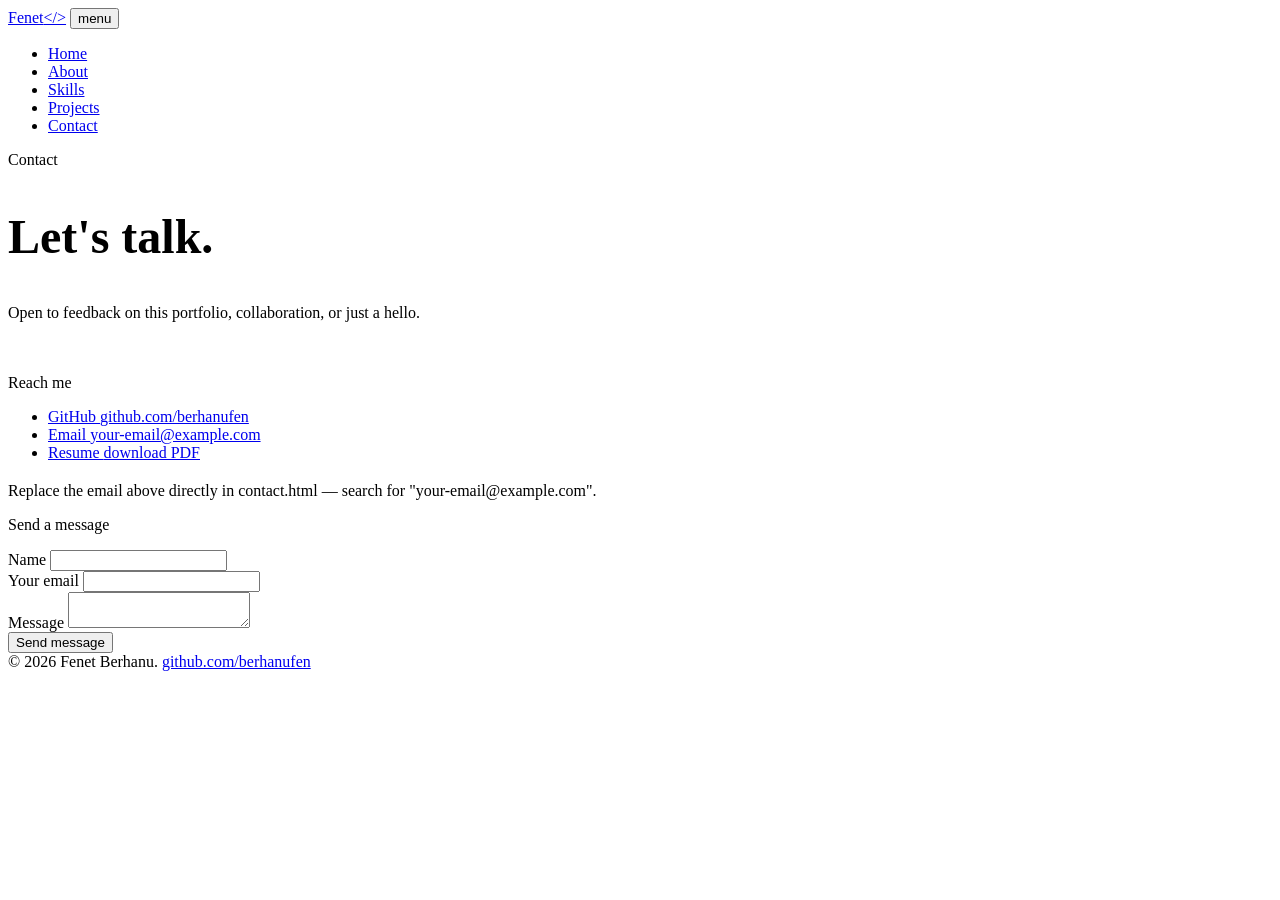
==== contact.html @ 6c9f4310 "Add files via upload" ====
<!DOCTYPE html>
<html lang="en">
<head>
<meta charset="UTF-8" />
<meta name="viewport" content="width=device-width, initial-scale=1.0" />
<title>Contact — Fenet Berhanu</title>
<meta name="description" content="Get in touch with Fenet Berhanu." />
<link rel="preconnect" href="https://fonts.googleapis.com">
<link rel="preconnect" href="https://fonts.gstatic.com" crossorigin>
<link href="https://fonts.googleapis.com/css2?family=IBM+Plex+Mono:wght@400;500&family=Inter:wght@400;500;600&family=Sora:wght@600;700&display=swap" rel="stylesheet">
<link rel="stylesheet" href="css/style.css" />
</head>
<body>

<header class="site-header">
  <nav class="nav wrap">
    <a class="nav__brand" href="index.html">Fenet<span>&lt;/&gt;</span></a>
    <button class="nav__toggle" aria-expanded="false" aria-label="Toggle menu">menu</button>
    <ul class="nav__links">
      <li><a href="index.html">Home</a></li>
      <li><a href="about.html">About</a></li>
      <li><a href="skills.html">Skills</a></li>
      <li><a href="projects.html">Projects</a></li>
      <li><a href="contact.html" aria-current="page">Contact</a></li>
    </ul>
  </nav>
</header>

<main>
  <section class="hero wrap" style="grid-template-columns:1fr; padding-bottom:20px;">
    <div>
      <p class="hero__eyebrow">Contact</p>
      <h1 style="font-size:clamp(2rem,5vw,3rem);">Let's <span class="grad-text">talk</span>.</h1>
      <p class="hero__desc" style="max-width:60ch;">Open to feedback on this portfolio, collaboration, or just a hello.</p>
    </div>
  </section>

  <section class="section wrap" style="padding-top:0;">
    <div class="contact-grid">
      <div>
        <p class="section__label">Reach me</p>
        <ul class="contact-list">
          <li>
            <a href="https://github.com/berhanufen" target="_blank" rel="noopener">
              GitHub <span>github.com/berhanufen</span>
            </a>
          </li>
          <li>
            <a href="mailto:your-email@example.com">
              Email <span>your-email@example.com</span>
            </a>
          </li>
          <li>
            <a href="assets/Fenet_Berhanu_Resume.pdf" target="_blank" rel="noopener">
              Resume <span>download PDF</span>
            </a>
          </li>
        </ul>
        <p class="note" style="margin-top:20px;">Replace the email above directly in contact.html — search for "your-email@example.com".</p>
      </div>

      <div>
        <p class="section__label">Send a message</p>
        <form class="form" action="mailto:your-email@example.com" method="post" enctype="text/plain">
          <div>
            <label for="name">Name</label>
            <input id="name" name="name" type="text" required />
          </div>
          <div>
            <label for="email">Your email</label>
            <input id="email" name="email" type="email" required />
          </div>
          <div>
            <label for="message">Message</label>
            <textarea id="message" name="message" required></textarea>
          </div>
          <button class="btn btn--primary" type="submit" style="align-self:flex-start;">Send message</button>
        </form>
      </div>
    </div>
  </section>
</main>

<footer class="site-footer wrap">
  <span>© 2026 Fenet Berhanu.</span>
  <a href="https://github.com/berhanufen" target="_blank" rel="noopener">github.com/berhanufen</a>
</footer>

<script src="js/script.js"></script>
</body>
</html>
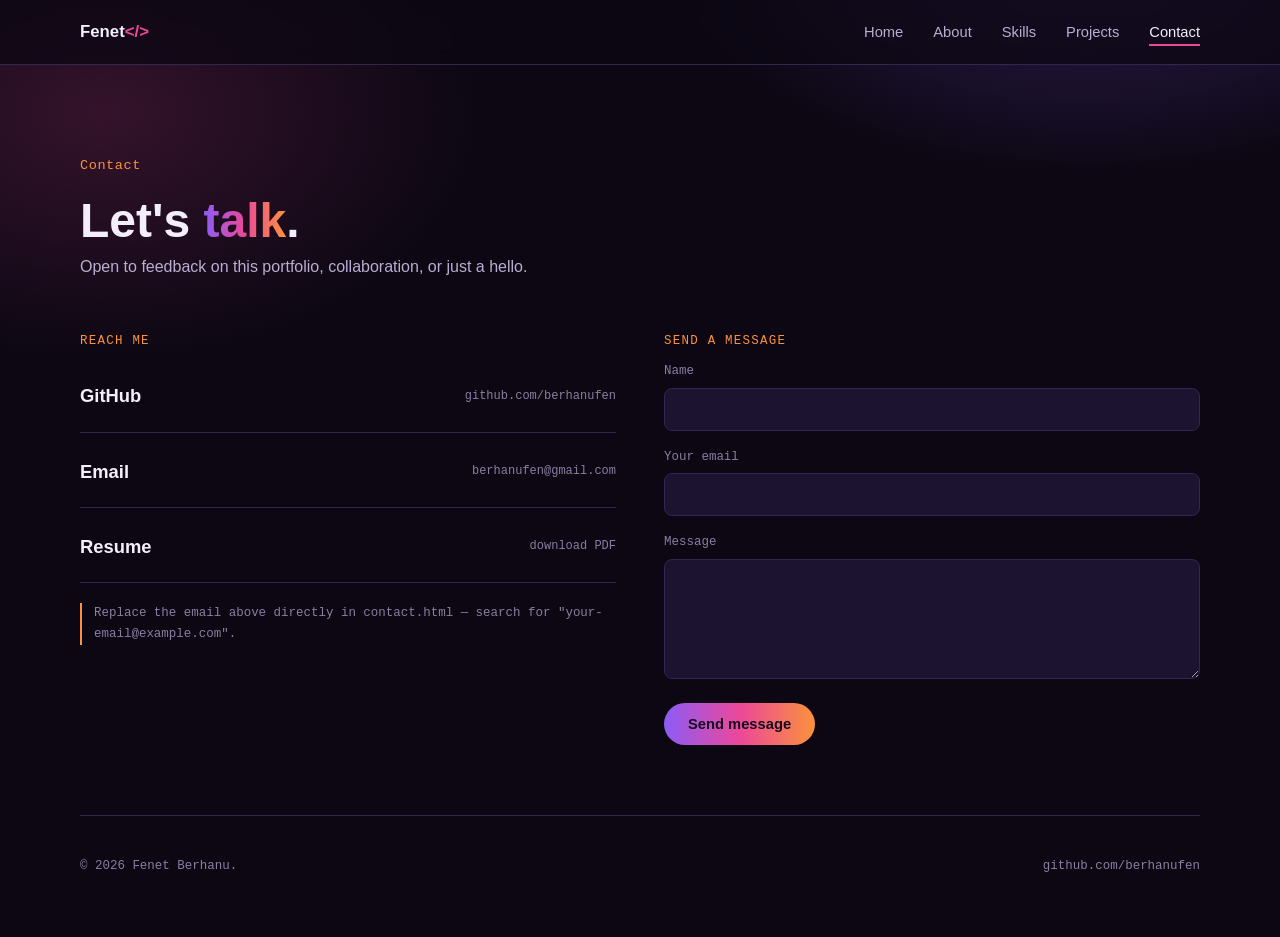
==== commit ba9e51fe: "Update email link to new address" ====
--- a/contact.html
+++ b/contact.html
@@ -46,8 +46,8 @@
             </a>
           </li>
           <li>
-            <a href="mailto:your-email@example.com">
-              Email <span>your-email@example.com</span>
+            <a href="https://berhanufen@gmail.com" target="_blank" rel="noopener">
+              Email <span>berhanufen@gmail.com</span>
             </a>
           </li>
           <li>
--- a/css/style.css
+++ b/css/style.css
@@ -0,0 +1,572 @@
+/* ============================================
+   Fenet Berhanu — Portfolio v2
+   Dark, glow-accented, front-end-developer theme.
+   ============================================ */
+
+:root {
+  --bg-0: #0c0713;
+  --bg-1: #150d21;
+  --bg-2: #1c1230;
+  --surface: #1c1330;
+  --surface-line: #322550;
+  --text: #f3eefc;
+  --text-dim: #b9aed1;
+  --text-mute: #8a7ea3;
+
+  --violet: #8b5cf6;
+  --magenta: #ec4899;
+  --orange: #fb923c;
+  --grad: linear-gradient(90deg, var(--violet), var(--magenta), var(--orange));
+
+  --font-display: "Sora", sans-serif;
+  --font-body: "Inter", sans-serif;
+  --font-mono: "IBM Plex Mono", monospace;
+
+  --maxw: 1120px;
+  --radius: 14px;
+}
+
+* { box-sizing: border-box; }
+html { scroll-behavior: smooth; }
+
+@media (prefers-reduced-motion: reduce) {
+  html { scroll-behavior: auto; }
+  *, *::before, *::after {
+    animation-duration: 0.01ms !important;
+    animation-iteration-count: 1 !important;
+    transition-duration: 0.01ms !important;
+  }
+}
+
+body {
+  margin: 0;
+  background: var(--bg-0);
+  background-image:
+    radial-gradient(720px 420px at 85% -8%, rgba(139, 92, 246, 0.30), transparent 60%),
+    radial-gradient(640px 420px at 8% 12%, rgba(236, 72, 153, 0.18), transparent 60%);
+  background-repeat: no-repeat;
+  color: var(--text);
+  font-family: var(--font-body);
+  line-height: 1.65;
+  -webkit-font-smoothing: antialiased;
+}
+
+a { color: inherit; }
+p { color: var(--text-dim); margin: 0 0 1em; }
+
+h1, h2, h3, h4 {
+  font-family: var(--font-display);
+  font-weight: 700;
+  color: var(--text);
+  line-height: 1.15;
+  margin: 0 0 0.5em;
+}
+
+.wrap {
+  max-width: var(--maxw);
+  margin: 0 auto;
+  padding: 0 28px;
+}
+
+.grad-text {
+  background: var(--grad);
+  -webkit-background-clip: text;
+  background-clip: text;
+  color: transparent;
+}
+
+a:focus-visible,
+button:focus-visible {
+  outline: 2px solid var(--magenta);
+  outline-offset: 3px;
+}
+
+/* ---------- Nav ---------- */
+.site-header {
+  position: sticky;
+  top: 0;
+  z-index: 30;
+  background: rgba(12, 7, 19, 0.75);
+  backdrop-filter: blur(10px);
+  border-bottom: 1px solid var(--surface-line);
+}
+
+.nav {
+  display: flex;
+  align-items: center;
+  justify-content: space-between;
+  padding: 18px 0;
+}
+
+.nav__brand {
+  font-family: var(--font-display);
+  font-weight: 700;
+  font-size: 1.05rem;
+  text-decoration: none;
+}
+
+.nav__brand span { color: var(--magenta); }
+
+.nav__links {
+  display: flex;
+  gap: 30px;
+  list-style: none;
+  margin: 0;
+  padding: 0;
+  font-size: 0.92rem;
+}
+
+.nav__links a {
+  text-decoration: none;
+  color: var(--text-dim);
+  padding-bottom: 4px;
+  border-bottom: 2px solid transparent;
+  transition: color 0.15s ease, border-color 0.15s ease;
+}
+
+.nav__links a:hover,
+.nav__links a[aria-current="page"] {
+  color: var(--text);
+  border-color: var(--magenta);
+}
+
+.nav__toggle {
+  display: none;
+}
+
+@media (max-width: 680px) {
+  .nav__links {
+    display: none;
+    position: absolute;
+    top: 100%;
+    left: 0;
+    right: 0;
+    flex-direction: column;
+    background: var(--bg-1);
+    border-bottom: 1px solid var(--surface-line);
+    padding: 16px 28px 22px;
+    gap: 16px;
+  }
+  .nav__links.is-open { display: flex; }
+  .nav__toggle {
+    display: inline-flex;
+    background: none;
+    border: 1px solid var(--surface-line);
+    border-radius: 8px;
+    padding: 6px 12px;
+    color: var(--text);
+    font-size: 0.85rem;
+    cursor: pointer;
+  }
+}
+
+/* ---------- Buttons ---------- */
+.btn {
+  display: inline-flex;
+  align-items: center;
+  gap: 8px;
+  font-family: var(--font-body);
+  font-weight: 600;
+  font-size: 0.92rem;
+  text-decoration: none;
+  padding: 13px 24px;
+  border-radius: 999px;
+  border: 1px solid var(--surface-line);
+  color: var(--text);
+  background: transparent;
+  cursor: pointer;
+  transition: transform 0.15s ease, border-color 0.15s ease, background 0.15s ease;
+}
+
+.btn:hover { transform: translateY(-2px); border-color: var(--violet); }
+
+.btn--primary {
+  background: var(--grad);
+  border: none;
+  color: #150a1f;
+}
+
+.btn--primary:hover { filter: brightness(1.08); }
+
+/* ---------- Hero ---------- */
+.hero {
+  padding: 90px 0 70px;
+  display: grid;
+  grid-template-columns: 1.15fr 0.85fr;
+  gap: 48px;
+  align-items: center;
+}
+
+@media (max-width: 820px) {
+  .hero { grid-template-columns: 1fr; padding-top: 56px; }
+  .hero__portrait { order: -1; }
+}
+
+.hero__eyebrow {
+  font-family: var(--font-mono);
+  font-size: 0.85rem;
+  color: var(--orange);
+  letter-spacing: 0.04em;
+  margin-bottom: 16px;
+}
+
+.hero h1 {
+  font-size: clamp(2.4rem, 5.4vw, 3.6rem);
+  margin-bottom: 6px;
+}
+
+.hero__role {
+  font-size: clamp(1.2rem, 2.6vw, 1.6rem);
+  font-family: var(--font-display);
+  font-weight: 700;
+  margin-bottom: 18px;
+}
+
+.hero__desc { max-width: 46ch; margin-bottom: 30px; }
+
+.hero__actions {
+  display: flex;
+  flex-wrap: wrap;
+  gap: 14px;
+  margin-bottom: 26px;
+}
+
+.hero__social {
+  display: flex;
+  gap: 14px;
+}
+
+.hero__social a {
+  width: 40px;
+  height: 40px;
+  border-radius: 50%;
+  border: 1px solid var(--surface-line);
+  display: flex;
+  align-items: center;
+  justify-content: center;
+  text-decoration: none;
+  color: var(--text-dim);
+  font-family: var(--font-mono);
+  font-size: 0.75rem;
+  transition: border-color 0.15s ease, color 0.15s ease;
+}
+
+.hero__social a:hover { border-color: var(--magenta); color: var(--text); }
+
+.hero__portrait {
+  position: relative;
+  justify-self: center;
+}
+
+.hero__portrait-ring {
+  width: min(340px, 78vw);
+  height: min(340px, 78vw);
+  border-radius: 50%;
+  padding: 4px;
+  background: var(--grad);
+  position: relative;
+}
+
+.hero__portrait-ring img {
+  width: 100%;
+  height: 100%;
+  border-radius: 50%;
+  object-fit: cover;
+  display: block;
+  border: 4px solid var(--bg-0);
+}
+
+.hero__badge {
+  position: absolute;
+  width: 52px;
+  height: 52px;
+  border-radius: 50%;
+  background: var(--surface);
+  border: 1px solid var(--surface-line);
+  display: flex;
+  align-items: center;
+  justify-content: center;
+  font-family: var(--font-mono);
+  font-size: 0.7rem;
+  font-weight: 600;
+  box-shadow: 0 0 24px rgba(139, 92, 246, 0.35);
+}
+
+.hero__badge--1 { top: 4%; right: 2%; color: #ffce54; }
+.hero__badge--2 { bottom: 10%; right: -4%; color: #61dafb; }
+.hero__badge--3 { top: 44%; left: -6%; color: #f7df1e; }
+
+/* ---------- Section shell ---------- */
+.section { padding: 70px 0; }
+.section--alt { background: var(--bg-1); border-top: 1px solid var(--surface-line); border-bottom: 1px solid var(--surface-line); }
+
+.section__head { margin-bottom: 40px; }
+
+.section__label {
+  font-family: var(--font-mono);
+  font-size: 0.78rem;
+  color: var(--orange);
+  text-transform: uppercase;
+  letter-spacing: 0.1em;
+  margin-bottom: 10px;
+}
+
+.section h2 { font-size: clamp(1.6rem, 3.4vw, 2.3rem); }
+.section__intro { max-width: 60ch; }
+
+/* ---------- Skills ---------- */
+.skills-grid {
+  display: grid;
+  grid-template-columns: repeat(auto-fit, minmax(150px, 1fr));
+  gap: 16px;
+}
+
+.skill-card {
+  background: var(--surface);
+  border: 1px solid var(--surface-line);
+  border-radius: var(--radius);
+  padding: 20px;
+  text-align: center;
+  transition: transform 0.15s ease, border-color 0.15s ease;
+}
+
+.skill-card:hover { transform: translateY(-4px); border-color: var(--violet); }
+
+.skill-card__label {
+  font-family: var(--font-display);
+  font-weight: 700;
+  font-size: 0.98rem;
+  color: var(--text);
+}
+
+/* ---------- Strengths ---------- */
+.strengths-grid {
+  display: grid;
+  grid-template-columns: repeat(auto-fit, minmax(200px, 1fr));
+  gap: 20px;
+}
+
+.strength-card {
+  background: var(--surface);
+  border: 1px solid var(--surface-line);
+  border-radius: var(--radius);
+  padding: 26px 22px;
+}
+
+.strength-card__num {
+  font-family: var(--font-mono);
+  font-size: 0.78rem;
+  color: var(--magenta);
+  margin-bottom: 10px;
+  display: block;
+}
+
+.strength-card h3 { font-size: 1.05rem; margin-bottom: 6px; }
+.strength-card p { font-size: 0.92rem; margin: 0; }
+
+/* ---------- Project cards ---------- */
+.project-grid {
+  display: grid;
+  grid-template-columns: repeat(auto-fit, minmax(280px, 1fr));
+  gap: 24px;
+}
+
+.project-card {
+  background: var(--surface);
+  border: 1px solid var(--surface-line);
+  border-radius: var(--radius);
+  padding: 28px;
+  text-decoration: none;
+  display: flex;
+  flex-direction: column;
+  gap: 14px;
+  position: relative;
+  transition: transform 0.18s ease, border-color 0.18s ease;
+}
+
+.project-card:hover {
+  transform: translateY(-5px);
+  border-color: var(--violet);
+}
+
+.project-card--featured {
+  background: linear-gradient(160deg, rgba(139, 92, 246, 0.16), rgba(236, 72, 153, 0.08));
+  border-color: var(--violet);
+}
+
+.project-card__tag {
+  font-family: var(--font-mono);
+  font-size: 0.72rem;
+  color: var(--orange);
+  letter-spacing: 0.05em;
+}
+
+.project-card h3 { font-size: 1.25rem; margin-bottom: 2px; }
+.project-card p { font-size: 0.92rem; margin: 0; }
+
+.project-card__meta {
+  margin-top: auto;
+  display: flex;
+  justify-content: space-between;
+  align-items: center;
+}
+
+.project-card__stack {
+  display: flex;
+  gap: 8px;
+  flex-wrap: wrap;
+  font-family: var(--font-mono);
+  font-size: 0.68rem;
+}
+
+.chip {
+  border: 1px solid var(--surface-line);
+  color: var(--text-dim);
+  padding: 3px 10px;
+  border-radius: 999px;
+}
+
+.project-card__arrow {
+  font-family: var(--font-mono);
+  color: var(--magenta);
+  font-size: 1rem;
+}
+
+/* ---------- Timeline (about) ---------- */
+.about-grid {
+  display: grid;
+  grid-template-columns: 1fr 1fr;
+  gap: 56px;
+  align-items: start;
+}
+
+@media (max-width: 780px) {
+  .about-grid { grid-template-columns: 1fr; }
+}
+
+.fact-list {
+  list-style: none;
+  padding: 0;
+  margin: 0;
+  display: flex;
+  flex-direction: column;
+  gap: 16px;
+}
+
+.fact-list li {
+  border-bottom: 1px solid var(--surface-line);
+  padding-bottom: 14px;
+  display: flex;
+  justify-content: space-between;
+  gap: 20px;
+  font-size: 0.95rem;
+}
+
+.fact-list .k {
+  font-family: var(--font-mono);
+  color: var(--text-mute);
+  font-size: 0.82rem;
+}
+
+.fact-list .v { color: var(--text); text-align: right; }
+
+/* ---------- Contact ---------- */
+.contact-grid {
+  display: grid;
+  grid-template-columns: 1fr 1fr;
+  gap: 48px;
+}
+
+@media (max-width: 780px) {
+  .contact-grid { grid-template-columns: 1fr; }
+}
+
+.contact-list {
+  list-style: none;
+  padding: 0;
+  margin: 0;
+  display: flex;
+  flex-direction: column;
+  gap: 4px;
+}
+
+.contact-list a {
+  display: flex;
+  justify-content: space-between;
+  align-items: center;
+  text-decoration: none;
+  padding: 20px 0;
+  border-bottom: 1px solid var(--surface-line);
+  font-family: var(--font-display);
+  font-weight: 700;
+  font-size: 1.15rem;
+  color: var(--text);
+}
+
+.contact-list a span {
+  font-family: var(--font-mono);
+  font-size: 0.75rem;
+  color: var(--text-mute);
+  font-weight: 400;
+}
+
+.contact-list a:hover { color: var(--magenta); }
+
+.form {
+  display: flex;
+  flex-direction: column;
+  gap: 16px;
+}
+
+.form label {
+  font-family: var(--font-mono);
+  font-size: 0.78rem;
+  color: var(--text-mute);
+  display: block;
+  margin-bottom: 6px;
+}
+
+.form input,
+.form textarea {
+  width: 100%;
+  border: 1px solid var(--surface-line);
+  background: var(--surface);
+  border-radius: 8px;
+  padding: 12px 14px;
+  font-family: var(--font-body);
+  font-size: 0.95rem;
+  color: var(--text);
+}
+
+.form input:focus,
+.form textarea:focus {
+  outline: 2px solid var(--magenta);
+  outline-offset: 1px;
+}
+
+.form textarea { resize: vertical; min-height: 120px; }
+
+.note {
+  font-family: var(--font-mono);
+  font-size: 0.78rem;
+  color: var(--text-mute);
+  border-left: 2px solid var(--orange);
+  padding-left: 12px;
+}
+
+/* ---------- Footer ---------- */
+.site-footer {
+  padding: 40px 0 60px;
+  display: flex;
+  justify-content: space-between;
+  align-items: center;
+  flex-wrap: wrap;
+  gap: 12px;
+  border-top: 1px solid var(--surface-line);
+}
+
+.site-footer,
+.site-footer a { font-family: var(--font-mono); font-size: 0.78rem; color: var(--text-mute); }
+
+.site-footer a { text-decoration: none; }
+.site-footer a:hover { color: var(--magenta); }
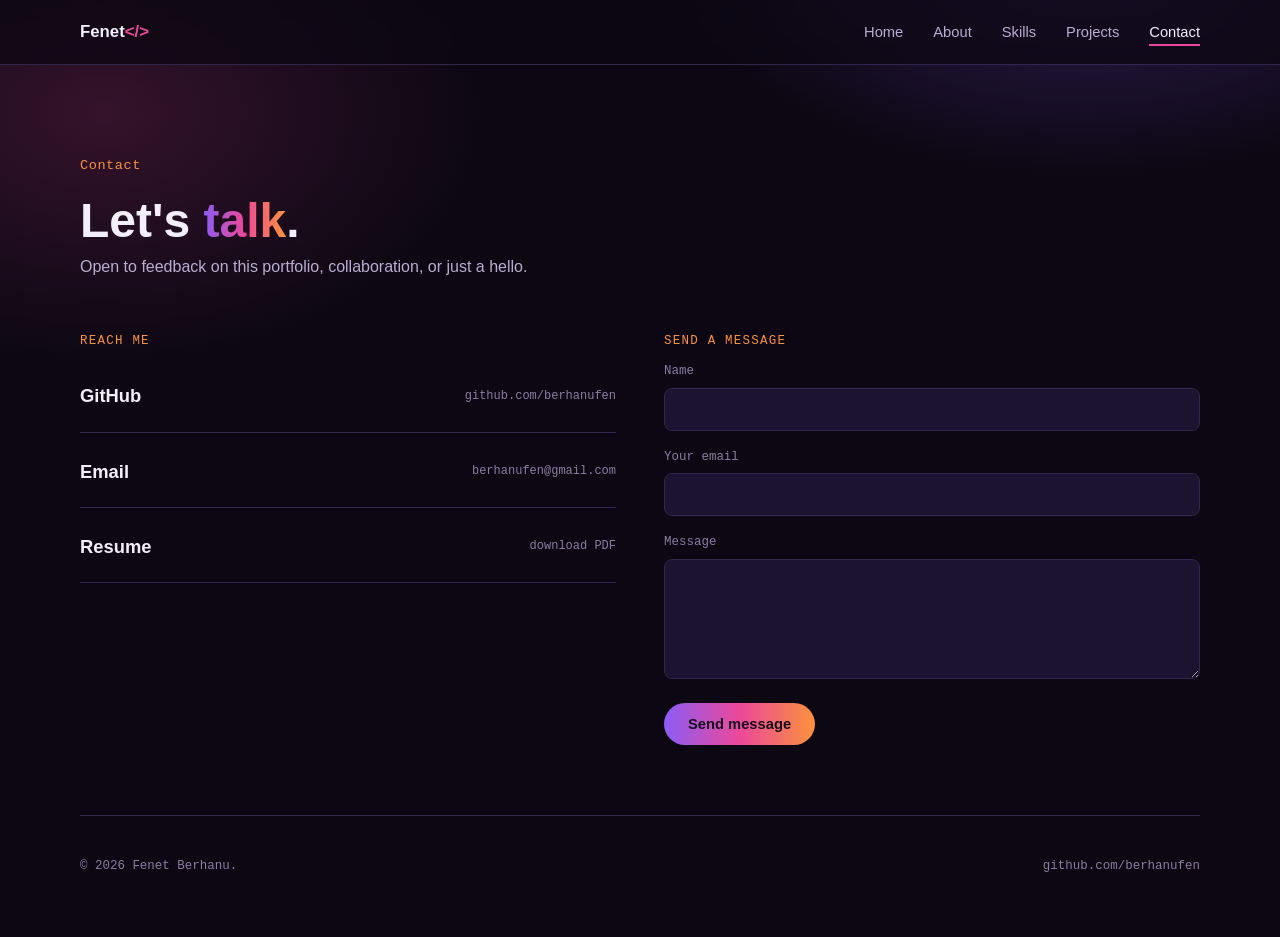
==== commit 14c3dcf2: "Remove email placeholder instruction from contact.html Removed placeholder email instruction from co" ====
--- a/contact.html
+++ b/contact.html
@@ -46,9 +46,9 @@
             </a>
           </li>
           <li>
-            <a href="https://berhanufen@gmail.com" target="_blank" rel="noopener">
-              Email <span>berhanufen@gmail.com</span>
-            </a>
+           <a href="mailto:berhanufen@gmail.com">
+  Email <span>berhanufen@gmail.com</span>
+</a>
           </li>
           <li>
             <a href="assets/Fenet_Berhanu_Resume.pdf" target="_blank" rel="noopener">
@@ -56,12 +56,12 @@
             </a>
           </li>
         </ul>
-        <p class="note" style="margin-top:20px;">Replace the email above directly in contact.html — search for "your-email@example.com".</p>
+        
       </div>
 
       <div>
         <p class="section__label">Send a message</p>
-        <form class="form" action="mailto:your-email@example.com" method="post" enctype="text/plain">
+     <form class="form" action="mailto:berhanufen@gmail.com" method="post" enctype="text/plain">
           <div>
             <label for="name">Name</label>
             <input id="name" name="name" type="text" required />
